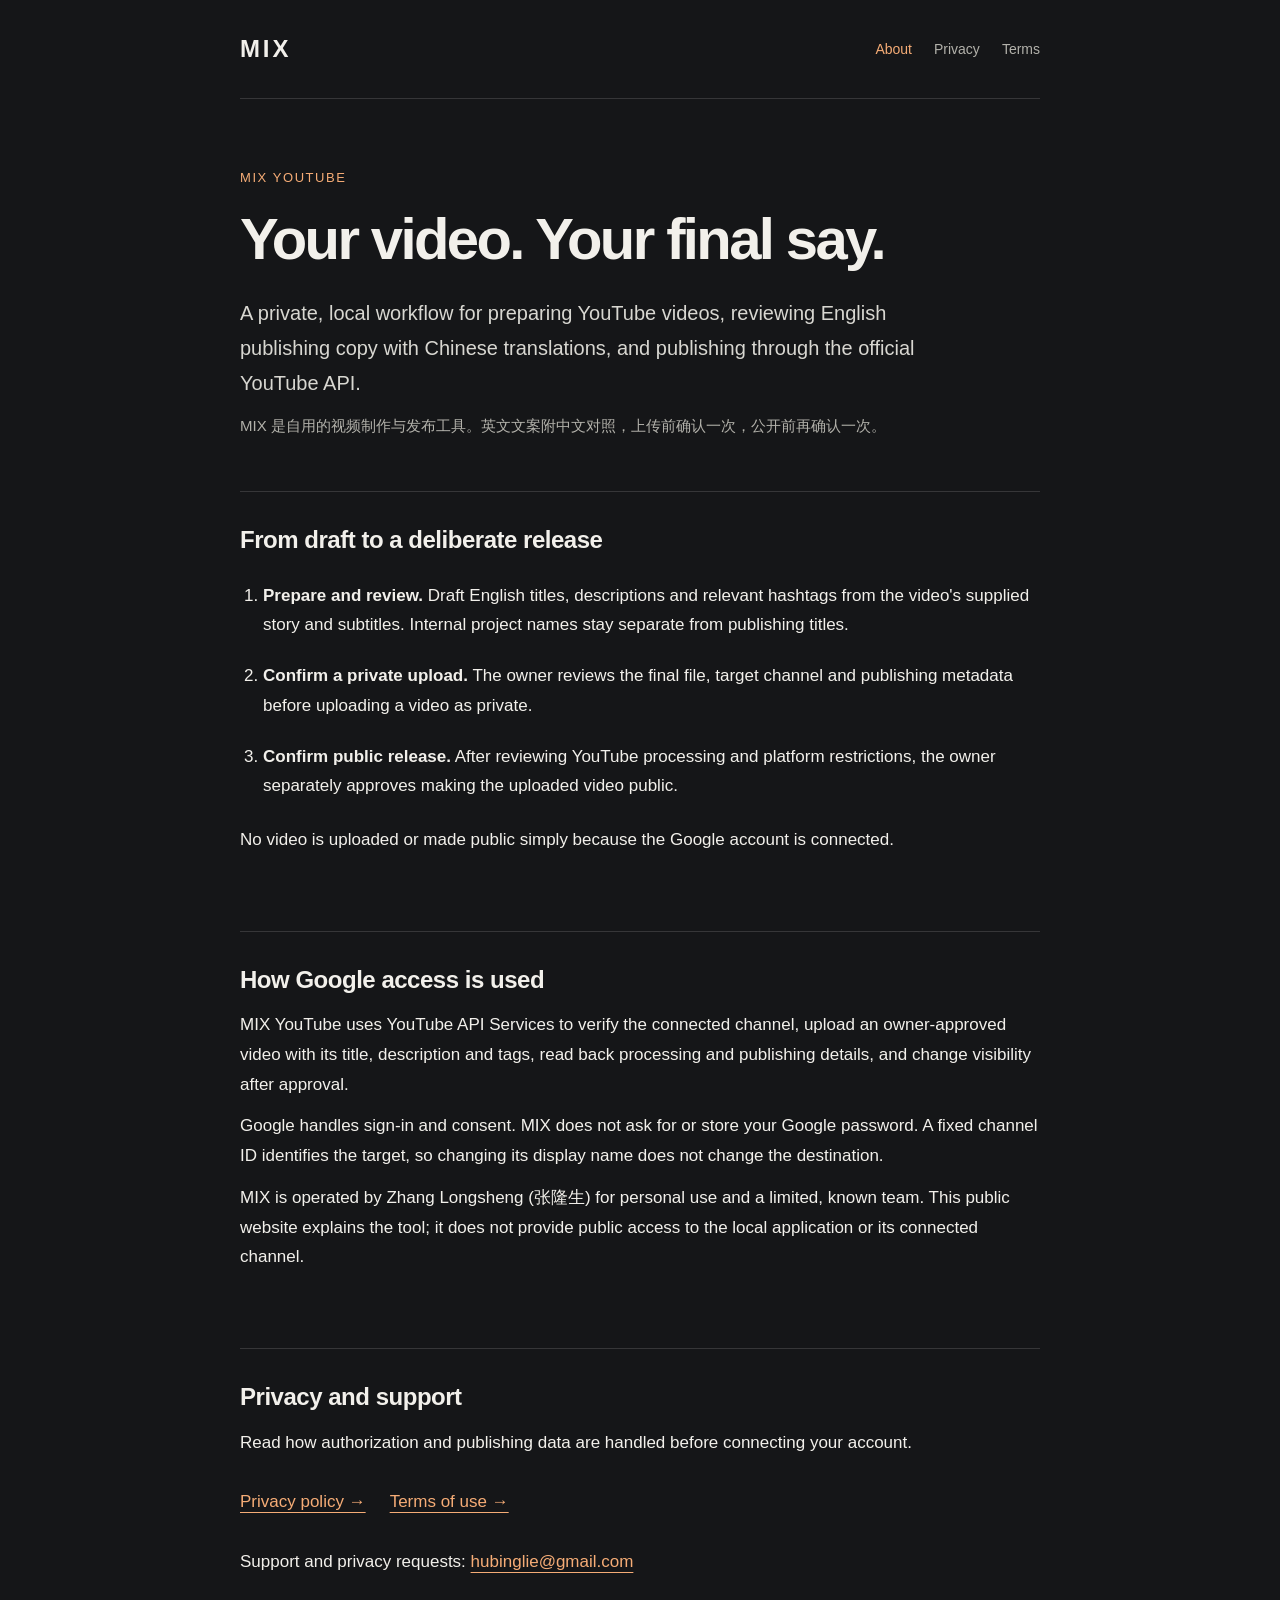
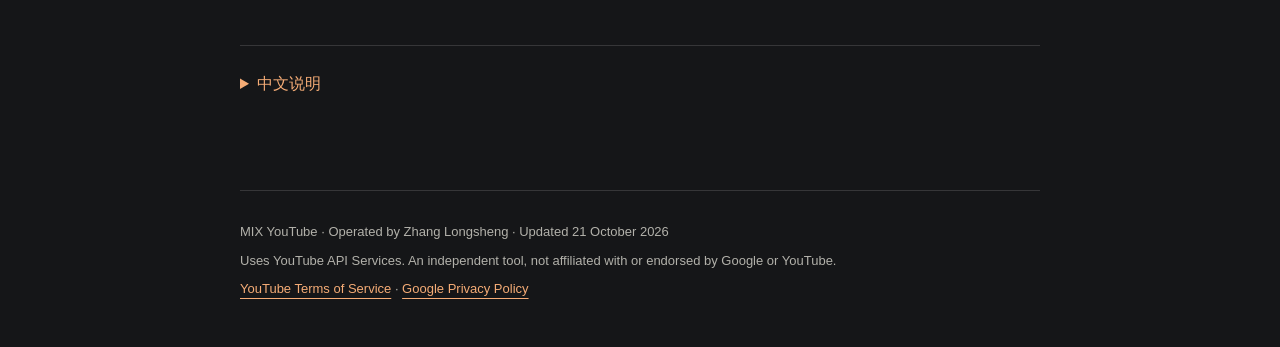
==== index.html @ 02cbbd02 "Publish MIX YouTube information, privacy policy and terms" ====
<!doctype html>
<html lang="en"><head><meta charset="utf-8"><meta name="viewport" content="width=device-width,initial-scale=1"><meta name="description" content="MIX YouTube is a private, local video publishing assistant with human review before upload and public release."><title>MIX YouTube · Video publishing with human review</title><link rel="stylesheet" href="site.css"></head>
<body><header><a class="brand" href="./" aria-label="MIX home">MIX</a><nav aria-label="Main navigation"><a href="./" aria-current="page">About</a><a href="privacy.html">Privacy</a><a href="terms.html">Terms</a></nav></header>
<main><div class="intro"><p class="eyebrow">MIX YouTube</p><h1>Your video. Your final say.</h1><p class="lead">A private, local workflow for preparing YouTube videos, reviewing English publishing copy with Chinese translations, and publishing through the official YouTube API.</p><p class="zh" lang="zh-CN">MIX 是自用的视频制作与发布工具。英文文案附中文对照，上传前确认一次，公开前再确认一次。</p></div>
<section><h2>From draft to a deliberate release</h2><ol class="steps"><li><strong>Prepare and review.</strong> Draft English titles, descriptions and relevant hashtags from the video's supplied story and subtitles. Internal project names stay separate from publishing titles.</li><li><strong>Confirm a private upload.</strong> The owner reviews the final file, target channel and publishing metadata before uploading a video as private.</li><li><strong>Confirm public release.</strong> After reviewing YouTube processing and platform restrictions, the owner separately approves making the uploaded video public.</li></ol><p>No video is uploaded or made public simply because the Google account is connected.</p></section>
<section><h2>How Google access is used</h2><p>MIX YouTube uses YouTube API Services to verify the connected channel, upload an owner-approved video with its title, description and tags, read back processing and publishing details, and change visibility after approval.</p><p>Google handles sign-in and consent. MIX does not ask for or store your Google password. A fixed channel ID identifies the target, so changing its display name does not change the destination.</p><p>MIX is operated by Zhang Longsheng (张隆生) for personal use and a limited, known team. This public website explains the tool; it does not provide public access to the local application or its connected channel.</p></section>
<section><h2>Privacy and support</h2><p>Read how authorization and publishing data are handled before connecting your account.</p><div class="links"><a href="privacy.html">Privacy policy →</a><a href="terms.html">Terms of use →</a></div><p>Support and privacy requests: <a href="mailto:hubinglie@gmail.com">hubinglie@gmail.com</a></p></section>
<details lang="zh-CN"><summary>中文说明</summary><p>MIX 的“运营”负责依据当前视频的选段、剧情资料和字幕生成英文标题、简介、话题标签，并提供中文对照。内部选题名与实际发布标题分开。</p><p>账号连接只允许调用官方接口。操作时核对固定频道 ID，因此频道改名不影响绑定。每次上传前核对成片与文案，确认后先传为私密；平台处理完成并经用户核对后，再单独确认公开。</p><p>此网页仅提供产品说明和隐私信息，不提供在线登录、上传或账号管理。请通过隐私政策了解数据处理、撤销授权和本地数据删除方式。</p></details>
</main><footer><p>MIX YouTube · Operated by Zhang Longsheng · Updated 21 October 2026</p><p>Uses YouTube API Services. An independent tool, not affiliated with or endorsed by Google or YouTube.</p><p><a href="https://www.youtube.com/t/terms">YouTube Terms of Service</a> · <a href="https://policies.google.com/privacy">Google Privacy Policy</a></p></footer></body></html>
---- site.css ----
:root{color-scheme:dark;--bg:#151618;--ink:#f2f0eb;--muted:#b2b1aa;--line:#363638;--accent:#f5ac76}*{box-sizing:border-box}html{scroll-behavior:smooth}body{margin:0;background:var(--bg);color:var(--ink);font:17px/1.75 -apple-system,BlinkMacSystemFont,"Segoe UI",sans-serif}header,main,footer{width:min(800px,calc(100% - 48px));margin:auto}header{display:flex;align-items:center;justify-content:space-between;gap:24px;padding:28px 0;border-bottom:1px solid var(--line)}.brand{color:var(--ink);font-weight:800;font-size:24px;letter-spacing:.12em;text-decoration:none}nav{display:flex;gap:22px;flex-wrap:wrap;font-size:14px}a{color:var(--accent);text-underline-offset:5px}a:hover{color:var(--ink)}a:focus-visible,summary:focus-visible{outline:2px solid var(--accent);outline-offset:5px}nav a{color:var(--muted);text-decoration:none}nav a[aria-current=page]{color:var(--accent)}main{padding:68px 0}.eyebrow{margin:0 0 16px;color:var(--accent);font-size:13px;letter-spacing:.12em;text-transform:uppercase}h1{font-size:clamp(34px,6vw,58px);line-height:1.14;letter-spacing:-.045em;max-width:750px;margin:0 0 24px}h2{font-size:24px;line-height:1.35;margin:0 0 14px;letter-spacing:-.02em}p{margin:12px 0}.lead{font-size:20px;color:#d8d7d1;max-width:680px}.meta,.zh{color:var(--muted);font-size:15px}.meta{margin:20px 0 0}section{padding:32px 0;border-top:1px solid var(--line);margin-top:32px}.intro{margin-bottom:52px}.steps{padding-left:23px}.steps li{padding:7px 0}details{padding:24px 0;border-top:1px solid var(--line);margin-top:24px}summary{cursor:pointer;color:var(--accent);font-size:16px}details h2{font-size:21px;margin-top:28px}.note{border-left:2px solid var(--accent);padding-left:20px;margin:28px 0}.links{display:flex;gap:24px;flex-wrap:wrap;margin:30px 0}footer{border-top:1px solid var(--line);padding:24px 0 40px;color:var(--muted);font-size:13px}footer p{margin:6px 0}code{font-size:.85em;overflow-wrap:anywhere}ul{padding-left:23px}li+li{margin-top:7px}@media(max-width:560px){body{font-size:16px}header,main,footer{width:calc(100% - 36px)}header{align-items:flex-start;gap:18px}nav{gap:12px;font-size:13px;justify-content:flex-end}main{padding:44px 0}h1{font-size:38px}.lead{font-size:18px}section{padding:26px 0;margin-top:26px}}@media(prefers-reduced-motion:reduce){html{scroll-behavior:auto}}
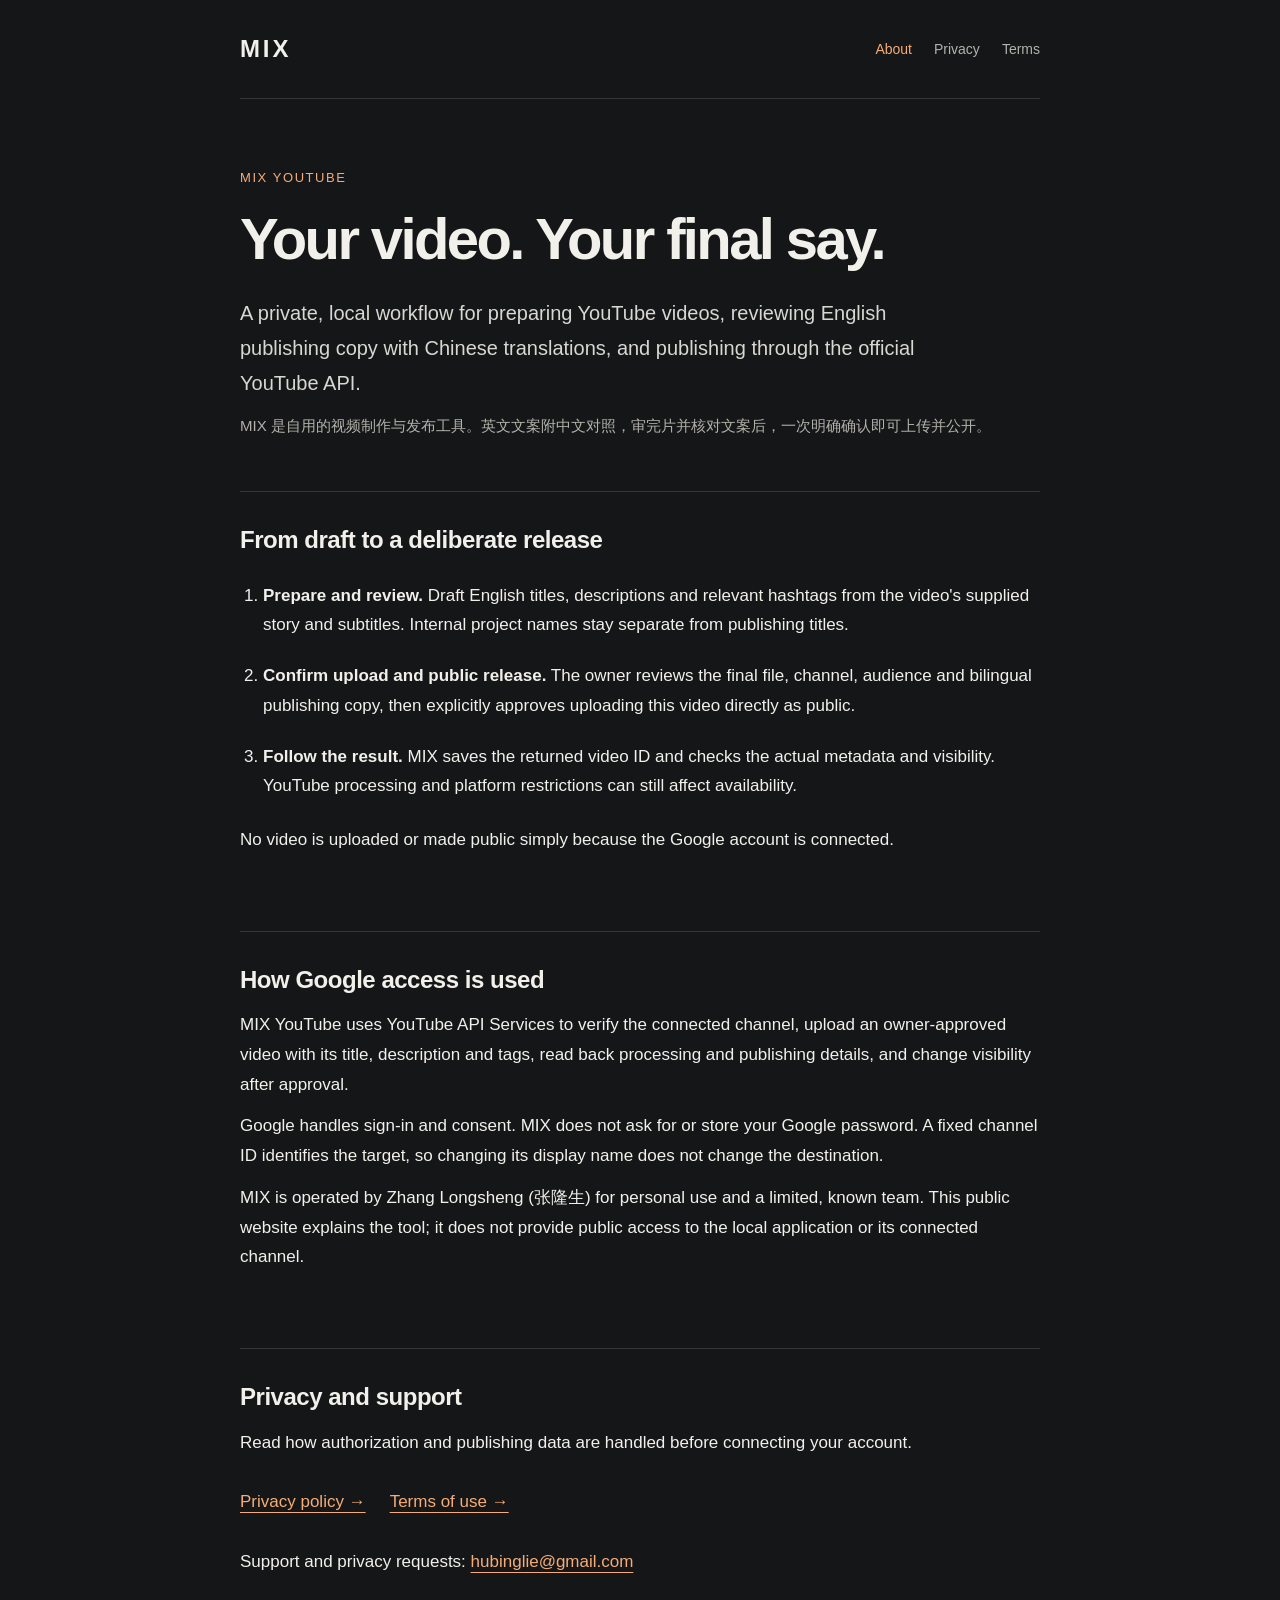
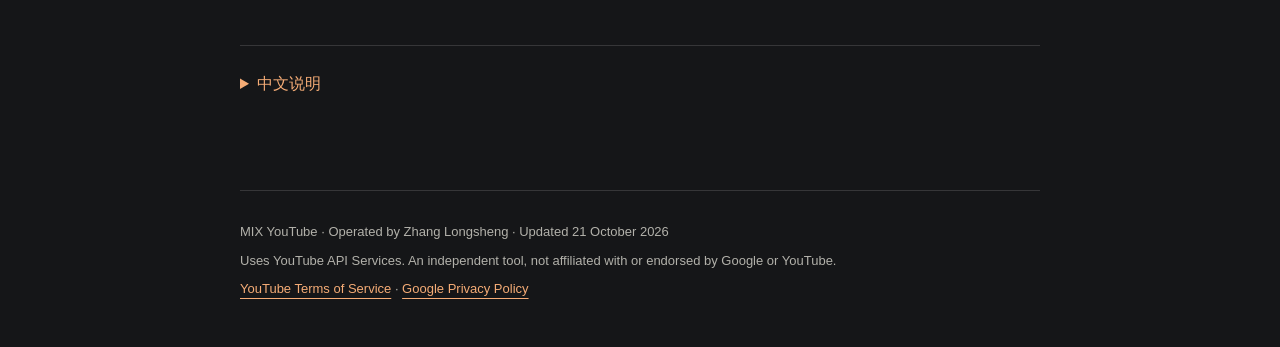
==== commit 652e51e7: "Describe explicit approval for direct public video uploads" ====
--- a/index.html
+++ b/index.html
@@ -1,9 +1,9 @@
 <!doctype html>
-<html lang="en"><head><meta charset="utf-8"><meta name="viewport" content="width=device-width,initial-scale=1"><meta name="description" content="MIX YouTube is a private, local video publishing assistant with human review before upload and public release."><title>MIX YouTube · Video publishing with human review</title><link rel="stylesheet" href="site.css"></head>
+<html lang="en"><head><meta charset="utf-8"><meta name="google-site-verification" content="ojWZ1QvqROYVFVDHRxy0u-hA9PpCVSo7vSJ7QunUVjw"><meta name="viewport" content="width=device-width,initial-scale=1"><meta name="description" content="MIX YouTube is a private, local video publishing assistant with human review before upload and public release."><title>MIX YouTube · Video publishing with human review</title><link rel="stylesheet" href="site.css"></head>
 <body><header><a class="brand" href="./" aria-label="MIX home">MIX</a><nav aria-label="Main navigation"><a href="./" aria-current="page">About</a><a href="privacy.html">Privacy</a><a href="terms.html">Terms</a></nav></header>
-<main><div class="intro"><p class="eyebrow">MIX YouTube</p><h1>Your video. Your final say.</h1><p class="lead">A private, local workflow for preparing YouTube videos, reviewing English publishing copy with Chinese translations, and publishing through the official YouTube API.</p><p class="zh" lang="zh-CN">MIX 是自用的视频制作与发布工具。英文文案附中文对照，上传前确认一次，公开前再确认一次。</p></div>
-<section><h2>From draft to a deliberate release</h2><ol class="steps"><li><strong>Prepare and review.</strong> Draft English titles, descriptions and relevant hashtags from the video's supplied story and subtitles. Internal project names stay separate from publishing titles.</li><li><strong>Confirm a private upload.</strong> The owner reviews the final file, target channel and publishing metadata before uploading a video as private.</li><li><strong>Confirm public release.</strong> After reviewing YouTube processing and platform restrictions, the owner separately approves making the uploaded video public.</li></ol><p>No video is uploaded or made public simply because the Google account is connected.</p></section>
+<main><div class="intro"><p class="eyebrow">MIX YouTube</p><h1>Your video. Your final say.</h1><p class="lead">A private, local workflow for preparing YouTube videos, reviewing English publishing copy with Chinese translations, and publishing through the official YouTube API.</p><p class="zh" lang="zh-CN">MIX 是自用的视频制作与发布工具。英文文案附中文对照，审完片并核对文案后，一次明确确认即可上传并公开。</p></div>
+<section><h2>From draft to a deliberate release</h2><ol class="steps"><li><strong>Prepare and review.</strong> Draft English titles, descriptions and relevant hashtags from the video's supplied story and subtitles. Internal project names stay separate from publishing titles.</li><li><strong>Confirm upload and public release.</strong> The owner reviews the final file, channel, audience and bilingual publishing copy, then explicitly approves uploading this video directly as public.</li><li><strong>Follow the result.</strong> MIX saves the returned video ID and checks the actual metadata and visibility. YouTube processing and platform restrictions can still affect availability.</li></ol><p>No video is uploaded or made public simply because the Google account is connected.</p></section>
 <section><h2>How Google access is used</h2><p>MIX YouTube uses YouTube API Services to verify the connected channel, upload an owner-approved video with its title, description and tags, read back processing and publishing details, and change visibility after approval.</p><p>Google handles sign-in and consent. MIX does not ask for or store your Google password. A fixed channel ID identifies the target, so changing its display name does not change the destination.</p><p>MIX is operated by Zhang Longsheng (张隆生) for personal use and a limited, known team. This public website explains the tool; it does not provide public access to the local application or its connected channel.</p></section>
 <section><h2>Privacy and support</h2><p>Read how authorization and publishing data are handled before connecting your account.</p><div class="links"><a href="privacy.html">Privacy policy →</a><a href="terms.html">Terms of use →</a></div><p>Support and privacy requests: <a href="mailto:hubinglie@gmail.com">hubinglie@gmail.com</a></p></section>
-<details lang="zh-CN"><summary>中文说明</summary><p>MIX 的“运营”负责依据当前视频的选段、剧情资料和字幕生成英文标题、简介、话题标签，并提供中文对照。内部选题名与实际发布标题分开。</p><p>账号连接只允许调用官方接口。操作时核对固定频道 ID，因此频道改名不影响绑定。每次上传前核对成片与文案，确认后先传为私密；平台处理完成并经用户核对后，再单独确认公开。</p><p>此网页仅提供产品说明和隐私信息，不提供在线登录、上传或账号管理。请通过隐私政策了解数据处理、撤销授权和本地数据删除方式。</p></details>
+<details lang="zh-CN"><summary>中文说明</summary><p>MIX 的“运营”负责依据当前视频的选段、剧情资料和字幕生成英文标题、简介、话题标签，并提供中文对照。内部选题名与实际发布标题分开。</p><p>账号连接只允许调用官方接口。操作时核对固定频道 ID，因此频道改名不影响绑定。每次上传前核对成片、双语文案、受众与频道，明确确认“上传并公开”后直接请求公开上传；系统保存视频编号并核对实际结果。平台处理或限制可能影响可播放状态。</p><p>此网页仅提供产品说明和隐私信息，不提供在线登录、上传或账号管理。请通过隐私政策了解数据处理、撤销授权和本地数据删除方式。</p></details>
 </main><footer><p>MIX YouTube · Operated by Zhang Longsheng · Updated 21 October 2026</p><p>Uses YouTube API Services. An independent tool, not affiliated with or endorsed by Google or YouTube.</p><p><a href="https://www.youtube.com/t/terms">YouTube Terms of Service</a> · <a href="https://policies.google.com/privacy">Google Privacy Policy</a></p></footer></body></html>
